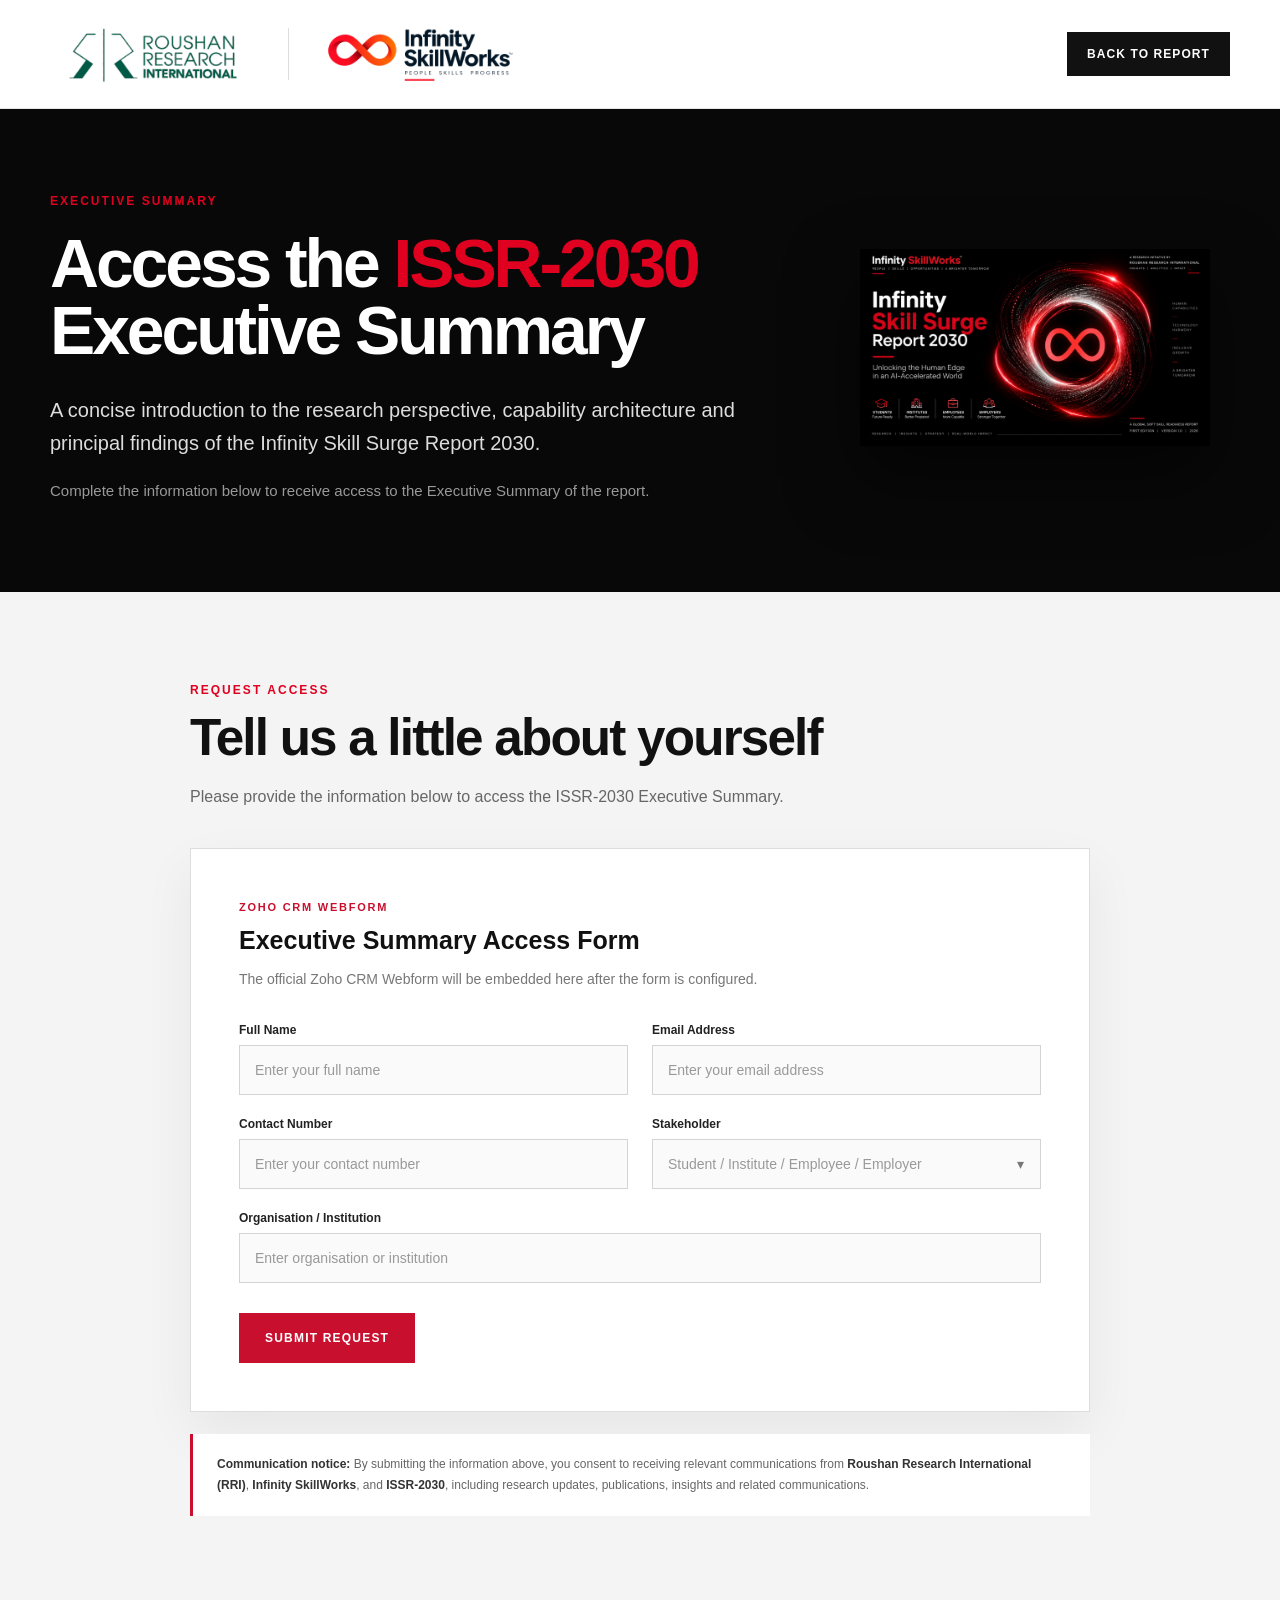
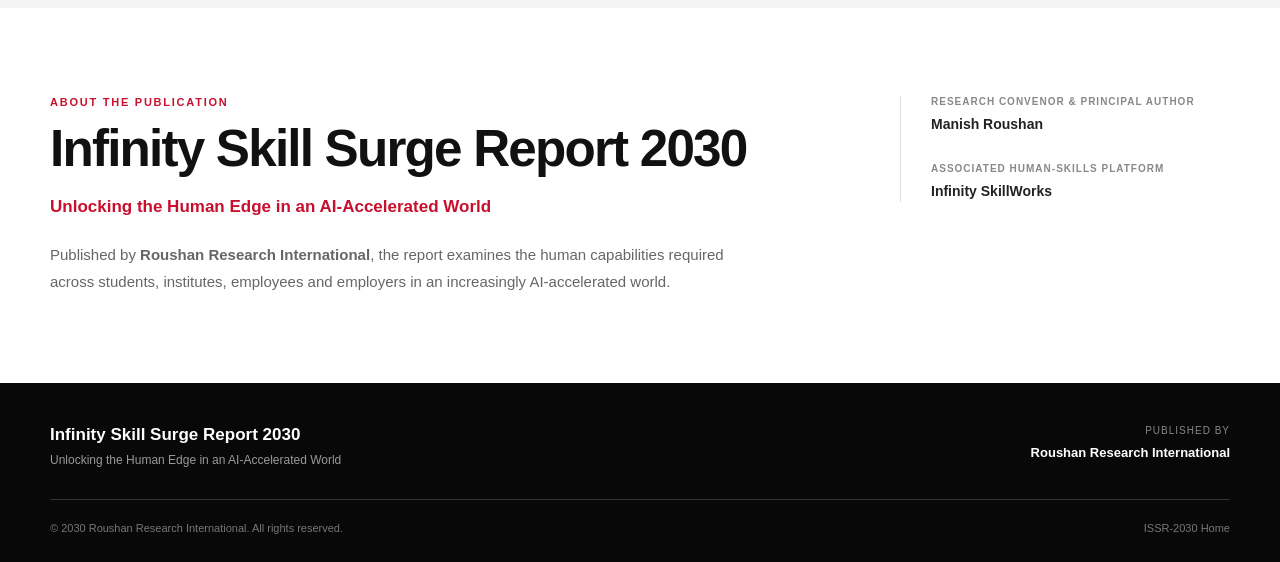
==== executive-summary-access.html @ 56e9a298 "Add files via upload" ====
<!DOCTYPE html>
<html lang="en">
<head>
    <meta charset="UTF-8">

    <meta
        name="viewport"
        content="width=device-width, initial-scale=1.0"
    >

    <title>
        Executive Summary Access | Infinity Skill Surge Report 2030
    </title>

    <meta
        name="description"
        content="Request access to the Executive Summary of the Infinity Skill Surge Report 2030."
    >

    <style>

        /* =====================================================
           ISSR-2030 EXECUTIVE SUMMARY ACCESS PAGE
           SELF-CONTAINED PAGE STYLES
           ===================================================== */

        * {
            box-sizing: border-box;
        }

        html {
            scroll-behavior: smooth;
        }

        body {
            margin: 0;
            background: #ffffff;
            color: #111111;
            font-family:
                Arial,
                Helvetica,
                sans-serif;
        }

        img {
            max-width: 100%;
            height: auto;
        }

        a {
            color: inherit;
        }

        .page-container {
            width: min(1180px, calc(100% - 64px));
            margin: 0 auto;
        }


        /* =====================================================
           HEADER
           ===================================================== */

        .access-header {
            background: #ffffff;
            border-bottom: 1px solid #e4e4e4;
        }

        .access-header-inner {
            min-height: 108px;
            display: flex;
            align-items: center;
            justify-content: space-between;
            gap: 30px;
        }

        .access-brand {
            display: flex;
            align-items: center;
            gap: 28px;
            text-decoration: none;
        }

        .access-rri-logo {
            width: 210px;
            height: auto;
            display: block;
        }

        .access-divider {
            width: 1px;
            height: 52px;
            background: #dddddd;
        }

        .access-isw-logo {
            width: 205px;
            height: auto;
            display: block;
        }

        .back-to-report {
            display: inline-flex;
            align-items: center;
            justify-content: center;
            min-height: 44px;
            padding: 0 20px;
            background: #111111;
            color: #ffffff;
            text-decoration: none;
            font-size: 12px;
            font-weight: 800;
            letter-spacing: 0.09em;
            transition: all 0.25s ease;
        }

        .back-to-report:hover {
            background: #c8102e;
        }


        /* =====================================================
           HERO
           ===================================================== */

        .access-hero {
            background: #080808;
            color: #ffffff;
            padding: 82px 0 88px;
        }

        .access-hero-inner {
            display: grid;
            grid-template-columns: minmax(0, 1fr) 390px;
            gap: 80px;
            align-items: center;
        }

        .access-eyebrow {
            display: inline-block;
            margin-bottom: 22px;
            color: #e00020;
            font-size: 12px;
            font-weight: 800;
            letter-spacing: 0.17em;
        }

        .access-hero h1 {
            margin: 0;
            max-width: 760px;
            color: #ffffff;
            font-size: clamp(44px, 5.3vw, 78px);
            line-height: 0.99;
            letter-spacing: -0.045em;
            font-weight: 800;
        }

        .access-hero h1 .red {
            color: #e00020;
        }

        .access-subtitle {
            max-width: 690px;
            margin: 30px 0 0;
            color: #dddddd;
            font-size: 20px;
            line-height: 1.65;
        }

        .access-description {
            max-width: 620px;
            margin: 18px 0 0;
            color: #999999;
            font-size: 15px;
            line-height: 1.7;
        }

        .access-cover {
            display: flex;
            justify-content: center;
            align-items: center;
        }

        .access-cover img {
            width: 100%;
            max-width: 350px;
            display: block;
            box-shadow: 0 30px 70px rgba(0, 0, 0, 0.55);
        }


        /* =====================================================
           FORM SECTION
           ===================================================== */

        .form-section {
            background: #f4f4f4;
            padding: 88px 0 92px;
        }

        .form-content {
            width: min(900px, 100%);
            margin: 0 auto;
        }

        .form-heading {
            margin-bottom: 38px;
        }

        .form-heading .access-eyebrow {
            margin-bottom: 14px;
        }

        .form-heading h2 {
            margin: 0;
            color: #111111;
            font-size: clamp(34px, 4vw, 52px);
            line-height: 1.05;
            letter-spacing: -0.035em;
        }

        .form-heading p {
            max-width: 680px;
            margin: 18px 0 0;
            color: #666666;
            font-size: 16px;
            line-height: 1.7;
        }


        /* =====================================================
           ZOHO PLACEHOLDER
           ===================================================== */

        .zoho-box {
            background: #ffffff;
            border: 1px solid #dddddd;
            padding: 48px;
            box-shadow: 0 20px 50px rgba(0, 0, 0, 0.06);
        }

        .zoho-label {
            display: inline-block;
            margin-bottom: 12px;
            color: #c8102e;
            font-size: 11px;
            font-weight: 800;
            letter-spacing: 0.16em;
        }

        .zoho-box h3 {
            margin: 0;
            color: #111111;
            font-size: 25px;
            line-height: 1.25;
        }

        .zoho-box-intro {
            margin: 12px 0 32px;
            color: #777777;
            font-size: 14px;
            line-height: 1.65;
        }


        /* =====================================================
           FORM FIELD PREVIEW
           ===================================================== */

        .field-grid {
            display: grid;
            grid-template-columns: repeat(2, minmax(0, 1fr));
            gap: 22px 24px;
        }

        .field {
            display: flex;
            flex-direction: column;
            gap: 8px;
        }

        .field.full {
            grid-column: 1 / -1;
        }

        .field label {
            color: #222222;
            font-size: 12px;
            font-weight: 700;
        }

        .fake-input {
            min-height: 50px;
            display: flex;
            align-items: center;
            padding: 0 15px;
            border: 1px solid #d4d4d4;
            background: #fafafa;
            color: #999999;
            font-size: 14px;
        }

        .fake-select {
            position: relative;
        }

        .fake-select::after {
            content: "▾";
            position: absolute;
            right: 16px;
            top: 50%;
            transform: translateY(-50%);
            color: #777777;
        }

        .submit-preview {
            display: inline-flex;
            align-items: center;
            justify-content: center;
            min-height: 50px;
            margin-top: 30px;
            padding: 0 26px;
            background: #c8102e;
            color: #ffffff;
            font-size: 12px;
            font-weight: 800;
            letter-spacing: 0.1em;
        }


        /* =====================================================
           COMMUNICATION NOTICE
           ===================================================== */

        .communication-notice {
            margin-top: 22px;
            padding: 20px 24px;
            border-left: 3px solid #c8102e;
            background: #ffffff;
        }

        .communication-notice p {
            margin: 0;
            color: #666666;
            font-size: 12px;
            line-height: 1.75;
        }

        .communication-notice strong {
            color: #333333;
        }


        /* =====================================================
           PUBLICATION INFORMATION
           ===================================================== */

        .publication-section {
            background: #ffffff;
            padding: 88px 0;
        }

        .publication-grid {
            display: grid;
            grid-template-columns: minmax(0, 1fr) 330px;
            gap: 80px;
            align-items: start;
        }

        .publication-eyebrow {
            display: block;
            margin-bottom: 14px;
            color: #c8102e;
            font-size: 11px;
            font-weight: 800;
            letter-spacing: 0.16em;
        }

        .publication-section h2 {
            margin: 0;
            color: #111111;
            font-size: clamp(34px, 4vw, 54px);
            line-height: 1.05;
            letter-spacing: -0.035em;
        }

        .publication-tagline {
            margin: 18px 0 22px;
            color: #c8102e;
            font-size: 17px;
            line-height: 1.5;
            font-weight: 600;
        }

        .publication-description {
            max-width: 720px;
            margin: 0;
            color: #666666;
            font-size: 15px;
            line-height: 1.8;
        }

        .publication-meta {
            border-left: 1px solid #dddddd;
            padding-left: 30px;
        }

        .meta-item {
            margin-bottom: 28px;
        }

        .meta-item:last-child {
            margin-bottom: 0;
        }

        .meta-item span {
            display: block;
            margin-bottom: 7px;
            color: #888888;
            font-size: 10px;
            font-weight: 800;
            letter-spacing: 0.1em;
            text-transform: uppercase;
        }

        .meta-item strong {
            display: block;
            color: #222222;
            font-size: 14px;
            line-height: 1.5;
        }


        /* =====================================================
           FOOTER
           ===================================================== */

        .access-footer {
            background: #080808;
            color: #ffffff;
            padding: 42px 0 28px;
        }

        .footer-top {
            display: flex;
            justify-content: space-between;
            gap: 40px;
            padding-bottom: 32px;
            border-bottom: 1px solid #333333;
        }

        .footer-title {
            margin: 0;
            font-size: 17px;
            font-weight: 800;
        }

        .footer-subtitle {
            margin: 8px 0 0;
            color: #999999;
            font-size: 12px;
        }

        .footer-publisher {
            text-align: right;
        }

        .footer-publisher span {
            display: block;
            margin-bottom: 7px;
            color: #888888;
            font-size: 10px;
            letter-spacing: 0.1em;
            text-transform: uppercase;
        }

        .footer-publisher strong {
            font-size: 13px;
        }

        .footer-bottom {
            display: flex;
            justify-content: space-between;
            gap: 30px;
            padding-top: 22px;
        }

        .footer-bottom p,
        .footer-bottom a {
            margin: 0;
            color: #777777;
            font-size: 11px;
            text-decoration: none;
        }

        .footer-bottom a:hover {
            color: #ffffff;
        }


        /* =====================================================
           RESPONSIVE
           ===================================================== */

        @media (max-width: 900px) {

            .page-container {
                width: min(100% - 40px, 720px);
            }

            .access-header-inner {
                min-height: 90px;
            }

            .access-rri-logo {
                width: 165px;
            }

            .access-isw-logo {
                width: 165px;
            }

            .access-brand {
                gap: 18px;
            }

            .access-hero {
                padding: 64px 0 70px;
            }

            .access-hero-inner {
                grid-template-columns: 1fr;
                gap: 48px;
            }

            .access-cover {
                justify-content: flex-start;
            }

            .access-cover img {
                max-width: 300px;
            }

            .publication-grid {
                grid-template-columns: 1fr;
                gap: 42px;
            }

            .publication-meta {
                border-left: none;
                border-top: 1px solid #dddddd;
                padding: 28px 0 0;
            }

        }


        @media (max-width: 620px) {

            .page-container {
                width: calc(100% - 32px);
            }

            .access-header-inner {
                min-height: 78px;
                gap: 12px;
            }

            .access-brand {
                gap: 12px;
            }

            .access-rri-logo {
                width: 110px;
            }

            .access-isw-logo {
                width: 120px;
            }

            .access-divider {
                height: 35px;
            }

            .back-to-report {
                min-height: 38px;
                padding: 0 10px;
                font-size: 9px;
            }

            .access-hero {
                padding: 52px 0 58px;
            }

            .access-hero h1 {
                font-size: 43px;
            }

            .access-subtitle {
                font-size: 17px;
            }

            .form-section {
                padding: 58px 0;
            }

            .zoho-box {
                padding: 28px 20px;
            }

            .field-grid {
                grid-template-columns: 1fr;
            }

            .field.full {
                grid-column: auto;
            }

            .publication-section {
                padding: 58px 0;
            }

            .footer-top,
            .footer-bottom {
                flex-direction: column;
            }

            .footer-publisher {
                text-align: left;
            }

        }

    </style>
</head>


<body>


    <!-- =====================================================
         HEADER
         ===================================================== -->

    <header class="access-header">

        <div class="page-container access-header-inner">

            <a
                href="index.html"
                class="access-brand"
                aria-label="ISSR-2030 Home"
            >

                <img
                    src="assets/RRI-Logo.png"
                    alt="Roushan Research International"
                    class="access-rri-logo"
                >

                <span class="access-divider"></span>

                <img
                    src="assets/Infinity-SkillWorks-Logo.png"
                    alt="Infinity SkillWorks"
                    class="access-isw-logo"
                >

            </a>


            <a
                href="index.html"
                class="back-to-report"
            >
                BACK TO REPORT
            </a>

        </div>

    </header>



    <!-- =====================================================
         HERO
         ===================================================== -->

    <main>

        <section class="access-hero">

            <div class="page-container access-hero-inner">

                <div>

                    <span class="access-eyebrow">
                        EXECUTIVE SUMMARY
                    </span>

                    <h1>
                        Access the
                        <span class="red">ISSR-2030</span>
                        Executive Summary
                    </h1>

                    <p class="access-subtitle">
                        A concise introduction to the research perspective,
                        capability architecture and principal findings of the
                        Infinity Skill Surge Report 2030.
                    </p>

                    <p class="access-description">
                        Complete the information below to receive access to
                        the Executive Summary of the report.
                    </p>

                </div>


                <div class="access-cover">

                    <img
                        src="assets/Infinity-Skill-Surge-Report-2030-Cover.png"
                        alt="Official Infinity Skill Surge Report 2030 publication cover"
                    >

                </div>

            </div>

        </section>



        <!-- =================================================
             FORM
             ================================================= -->

        <section class="form-section">

            <div class="page-container form-content">

                <div class="form-heading">

                    <span class="access-eyebrow">
                        REQUEST ACCESS
                    </span>

                    <h2>
                        Tell us a little about yourself
                    </h2>

                    <p>
                        Please provide the information below to access the
                        ISSR-2030 Executive Summary.
                    </p>

                </div>



                <!-- =========================================
                     ZOHO FORM PLACEHOLDER
                     ========================================= -->

                <div class="zoho-box">

                    <span class="zoho-label">
                        ZOHO CRM WEBFORM
                    </span>

                    <h3>
                        Executive Summary Access Form
                    </h3>

                    <p class="zoho-box-intro">
                        The official Zoho CRM Webform will be embedded
                        here after the form is configured.
                    </p>


                    <div class="field-grid">

                        <div class="field">

                            <label>
                                Full Name
                            </label>

                            <div class="fake-input">
                                Enter your full name
                            </div>

                        </div>


                        <div class="field">

                            <label>
                                Email Address
                            </label>

                            <div class="fake-input">
                                Enter your email address
                            </div>

                        </div>


                        <div class="field">

                            <label>
                                Contact Number
                            </label>

                            <div class="fake-input">
                                Enter your contact number
                            </div>

                        </div>


                        <div class="field">

                            <label>
                                Stakeholder
                            </label>

                            <div class="fake-input fake-select">
                                Student / Institute / Employee / Employer
                            </div>

                        </div>


                        <div class="field full">

                            <label>
                                Organisation / Institution
                            </label>

                            <div class="fake-input">
                                Enter organisation or institution
                            </div>

                        </div>

                    </div>


                    <div class="submit-preview">
                        SUBMIT REQUEST
                    </div>

                </div>



                <!-- =========================================
                     COMMUNICATION NOTICE
                     ========================================= -->

                <div class="communication-notice">

                    <p>
                        <strong>Communication notice:</strong>
                        By submitting the information above, you consent to
                        receiving relevant communications from
                        <strong>Roushan Research International (RRI)</strong>,
                        <strong>Infinity SkillWorks</strong>, and
                        <strong>ISSR-2030</strong>, including research updates,
                        publications, insights and related communications.
                    </p>

                </div>

            </div>

        </section>



        <!-- =================================================
             PUBLICATION INFORMATION
             ================================================= -->

        <section class="publication-section">

            <div class="page-container publication-grid">

                <div>

                    <span class="publication-eyebrow">
                        ABOUT THE PUBLICATION
                    </span>

                    <h2>
                        Infinity Skill Surge Report 2030
                    </h2>

                    <p class="publication-tagline">
                        Unlocking the Human Edge in an AI-Accelerated World
                    </p>

                    <p class="publication-description">
                        Published by
                        <strong>Roushan Research International</strong>,
                        the report examines the human capabilities required
                        across students, institutes, employees and employers
                        in an increasingly AI-accelerated world.
                    </p>

                </div>


                <div class="publication-meta">

                    <div class="meta-item">

                        <span>
                            Research Convenor &amp; Principal Author
                        </span>

                        <strong>
                            Manish Roushan
                        </strong>

                    </div>


                    <div class="meta-item">

                        <span>
                            Associated Human-Skills Platform
                        </span>

                        <strong>
                            Infinity SkillWorks
                        </strong>

                    </div>

                </div>

            </div>

        </section>

    </main>



    <!-- =====================================================
         FOOTER
         ===================================================== -->

    <footer class="access-footer">

        <div class="page-container">

            <div class="footer-top">

                <div>

                    <p class="footer-title">
                        Infinity Skill Surge Report 2030
                    </p>

                    <p class="footer-subtitle">
                        Unlocking the Human Edge in an AI-Accelerated World
                    </p>

                </div>


                <div class="footer-publisher">

                    <span>
                        Published by
                    </span>

                    <strong>
                        Roushan Research International
                    </strong>

                </div>

            </div>


            <div class="footer-bottom">

                <p>
                    © 2030 Roushan Research International. All rights reserved.
                </p>

                <a href="index.html">
                    ISSR-2030 Home
                </a>

            </div>

        </div>

    </footer>


</body>
</html>
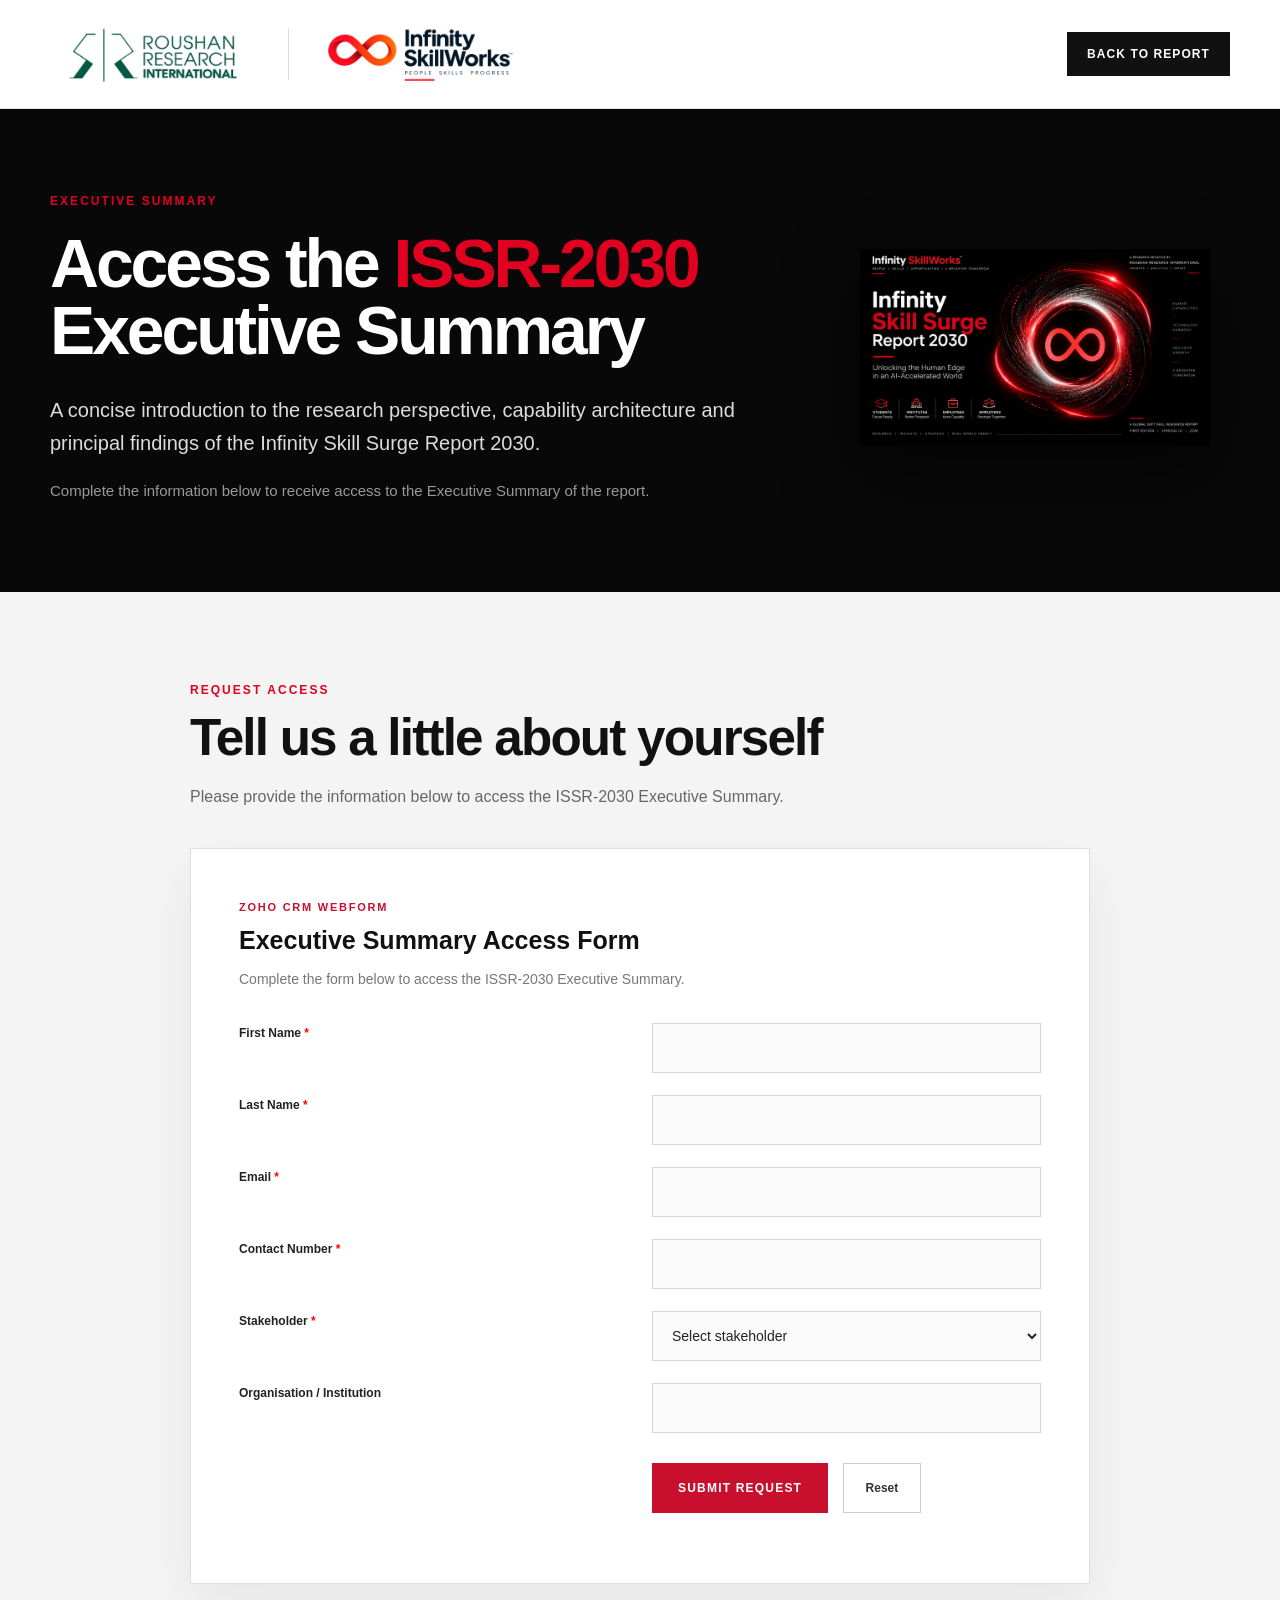
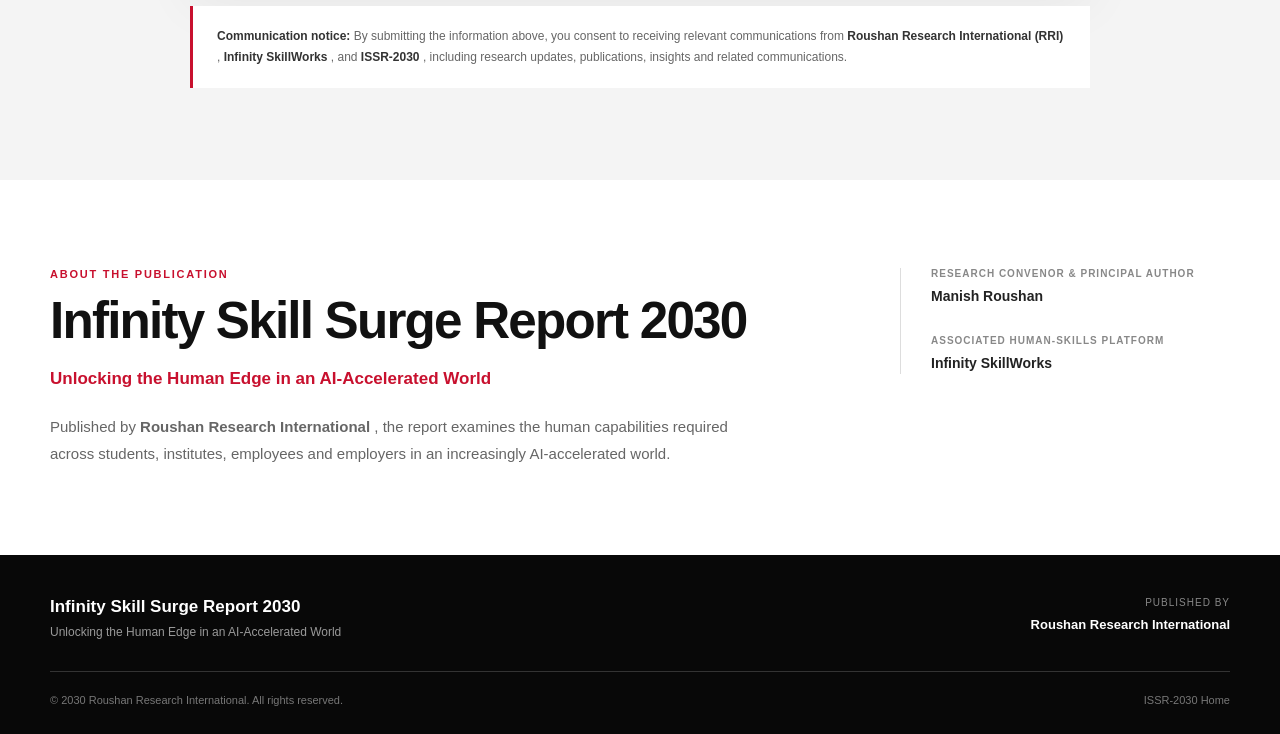
==== commit 6b7905a1: "Add files via upload" ====
--- a/executive-summary-access.html
+++ b/executive-summary-access.html
@@ -1,1009 +1,1554 @@
 <!DOCTYPE html>
 <html lang="en">
 <head>
-    <meta charset="UTF-8">
-
-    <meta
-        name="viewport"
-        content="width=device-width, initial-scale=1.0"
-    >
-
-    <title>
-        Executive Summary Access | Infinity Skill Surge Report 2030
-    </title>
-
-    <meta
-        name="description"
-        content="Request access to the Executive Summary of the Infinity Skill Surge Report 2030."
-    >
-
-    <style>
-
-        /* =====================================================
-           ISSR-2030 EXECUTIVE SUMMARY ACCESS PAGE
-           SELF-CONTAINED PAGE STYLES
-           ===================================================== */
-
-        * {
-            box-sizing: border-box;
-        }
-
-        html {
-            scroll-behavior: smooth;
-        }
-
-        body {
-            margin: 0;
-            background: #ffffff;
-            color: #111111;
-            font-family:
-                Arial,
-                Helvetica,
-                sans-serif;
-        }
-
-        img {
-            max-width: 100%;
-            height: auto;
-        }
-
-        a {
-            color: inherit;
-        }
-
-        .page-container {
-            width: min(1180px, calc(100% - 64px));
-            margin: 0 auto;
-        }
-
-
-        /* =====================================================
-           HEADER
-           ===================================================== */
-
-        .access-header {
-            background: #ffffff;
-            border-bottom: 1px solid #e4e4e4;
-        }
-
-        .access-header-inner {
-            min-height: 108px;
-            display: flex;
-            align-items: center;
-            justify-content: space-between;
-            gap: 30px;
-        }
-
-        .access-brand {
-            display: flex;
-            align-items: center;
-            gap: 28px;
-            text-decoration: none;
-        }
-
-        .access-rri-logo {
-            width: 210px;
-            height: auto;
-            display: block;
-        }
-
-        .access-divider {
-            width: 1px;
-            height: 52px;
-            background: #dddddd;
-        }
-
-        .access-isw-logo {
-            width: 205px;
-            height: auto;
-            display: block;
-        }
-
-        .back-to-report {
-            display: inline-flex;
-            align-items: center;
-            justify-content: center;
-            min-height: 44px;
-            padding: 0 20px;
-            background: #111111;
-            color: #ffffff;
-            text-decoration: none;
-            font-size: 12px;
-            font-weight: 800;
-            letter-spacing: 0.09em;
-            transition: all 0.25s ease;
-        }
-
-        .back-to-report:hover {
-            background: #c8102e;
-        }
-
-
-        /* =====================================================
-           HERO
-           ===================================================== */
-
-        .access-hero {
-            background: #080808;
-            color: #ffffff;
-            padding: 82px 0 88px;
-        }
-
-        .access-hero-inner {
-            display: grid;
-            grid-template-columns: minmax(0, 1fr) 390px;
-            gap: 80px;
-            align-items: center;
-        }
-
-        .access-eyebrow {
-            display: inline-block;
-            margin-bottom: 22px;
-            color: #e00020;
-            font-size: 12px;
-            font-weight: 800;
-            letter-spacing: 0.17em;
-        }
-
-        .access-hero h1 {
-            margin: 0;
-            max-width: 760px;
-            color: #ffffff;
-            font-size: clamp(44px, 5.3vw, 78px);
-            line-height: 0.99;
-            letter-spacing: -0.045em;
-            font-weight: 800;
-        }
-
-        .access-hero h1 .red {
-            color: #e00020;
-        }
-
-        .access-subtitle {
-            max-width: 690px;
-            margin: 30px 0 0;
-            color: #dddddd;
-            font-size: 20px;
-            line-height: 1.65;
-        }
-
-        .access-description {
-            max-width: 620px;
-            margin: 18px 0 0;
-            color: #999999;
-            font-size: 15px;
-            line-height: 1.7;
-        }
-
-        .access-cover {
-            display: flex;
-            justify-content: center;
-            align-items: center;
-        }
-
-        .access-cover img {
-            width: 100%;
-            max-width: 350px;
-            display: block;
-            box-shadow: 0 30px 70px rgba(0, 0, 0, 0.55);
-        }
-
-
-        /* =====================================================
-           FORM SECTION
-           ===================================================== */
-
-        .form-section {
-            background: #f4f4f4;
-            padding: 88px 0 92px;
-        }
-
-        .form-content {
-            width: min(900px, 100%);
-            margin: 0 auto;
-        }
-
-        .form-heading {
-            margin-bottom: 38px;
-        }
-
-        .form-heading .access-eyebrow {
-            margin-bottom: 14px;
-        }
-
-        .form-heading h2 {
-            margin: 0;
-            color: #111111;
-            font-size: clamp(34px, 4vw, 52px);
-            line-height: 1.05;
-            letter-spacing: -0.035em;
-        }
-
-        .form-heading p {
-            max-width: 680px;
-            margin: 18px 0 0;
-            color: #666666;
-            font-size: 16px;
-            line-height: 1.7;
-        }
-
-
-        /* =====================================================
-           ZOHO PLACEHOLDER
-           ===================================================== */
-
-        .zoho-box {
-            background: #ffffff;
-            border: 1px solid #dddddd;
-            padding: 48px;
-            box-shadow: 0 20px 50px rgba(0, 0, 0, 0.06);
-        }
-
-        .zoho-label {
-            display: inline-block;
-            margin-bottom: 12px;
-            color: #c8102e;
-            font-size: 11px;
-            font-weight: 800;
-            letter-spacing: 0.16em;
-        }
-
-        .zoho-box h3 {
-            margin: 0;
-            color: #111111;
-            font-size: 25px;
-            line-height: 1.25;
-        }
-
-        .zoho-box-intro {
-            margin: 12px 0 32px;
-            color: #777777;
-            font-size: 14px;
-            line-height: 1.65;
-        }
-
-
-        /* =====================================================
-           FORM FIELD PREVIEW
-           ===================================================== */
-
-        .field-grid {
-            display: grid;
-            grid-template-columns: repeat(2, minmax(0, 1fr));
-            gap: 22px 24px;
-        }
-
-        .field {
-            display: flex;
-            flex-direction: column;
-            gap: 8px;
-        }
-
-        .field.full {
-            grid-column: 1 / -1;
-        }
-
-        .field label {
-            color: #222222;
-            font-size: 12px;
-            font-weight: 700;
-        }
-
-        .fake-input {
-            min-height: 50px;
-            display: flex;
-            align-items: center;
-            padding: 0 15px;
-            border: 1px solid #d4d4d4;
-            background: #fafafa;
-            color: #999999;
-            font-size: 14px;
-        }
-
-        .fake-select {
-            position: relative;
-        }
-
-        .fake-select::after {
-            content: "▾";
-            position: absolute;
-            right: 16px;
-            top: 50%;
-            transform: translateY(-50%);
-            color: #777777;
-        }
-
-        .submit-preview {
-            display: inline-flex;
-            align-items: center;
-            justify-content: center;
-            min-height: 50px;
-            margin-top: 30px;
-            padding: 0 26px;
-            background: #c8102e;
-            color: #ffffff;
-            font-size: 12px;
-            font-weight: 800;
-            letter-spacing: 0.1em;
-        }
-
-
-        /* =====================================================
-           COMMUNICATION NOTICE
-           ===================================================== */
-
-        .communication-notice {
-            margin-top: 22px;
-            padding: 20px 24px;
-            border-left: 3px solid #c8102e;
-            background: #ffffff;
-        }
-
-        .communication-notice p {
-            margin: 0;
-            color: #666666;
-            font-size: 12px;
-            line-height: 1.75;
-        }
-
-        .communication-notice strong {
-            color: #333333;
-        }
-
-
-        /* =====================================================
-           PUBLICATION INFORMATION
-           ===================================================== */
-
-        .publication-section {
-            background: #ffffff;
-            padding: 88px 0;
-        }
-
-        .publication-grid {
-            display: grid;
-            grid-template-columns: minmax(0, 1fr) 330px;
-            gap: 80px;
-            align-items: start;
-        }
-
-        .publication-eyebrow {
-            display: block;
-            margin-bottom: 14px;
-            color: #c8102e;
-            font-size: 11px;
-            font-weight: 800;
-            letter-spacing: 0.16em;
-        }
-
-        .publication-section h2 {
-            margin: 0;
-            color: #111111;
-            font-size: clamp(34px, 4vw, 54px);
-            line-height: 1.05;
-            letter-spacing: -0.035em;
-        }
-
-        .publication-tagline {
-            margin: 18px 0 22px;
-            color: #c8102e;
-            font-size: 17px;
-            line-height: 1.5;
-            font-weight: 600;
-        }
-
-        .publication-description {
-            max-width: 720px;
-            margin: 0;
-            color: #666666;
-            font-size: 15px;
-            line-height: 1.8;
-        }
-
-        .publication-meta {
-            border-left: 1px solid #dddddd;
-            padding-left: 30px;
-        }
-
-        .meta-item {
-            margin-bottom: 28px;
-        }
-
-        .meta-item:last-child {
-            margin-bottom: 0;
-        }
-
-        .meta-item span {
-            display: block;
-            margin-bottom: 7px;
-            color: #888888;
-            font-size: 10px;
-            font-weight: 800;
-            letter-spacing: 0.1em;
-            text-transform: uppercase;
-        }
-
-        .meta-item strong {
-            display: block;
-            color: #222222;
-            font-size: 14px;
-            line-height: 1.5;
-        }
-
-
-        /* =====================================================
-           FOOTER
-           ===================================================== */
-
-        .access-footer {
-            background: #080808;
-            color: #ffffff;
-            padding: 42px 0 28px;
-        }
-
-        .footer-top {
-            display: flex;
-            justify-content: space-between;
-            gap: 40px;
-            padding-bottom: 32px;
-            border-bottom: 1px solid #333333;
-        }
-
-        .footer-title {
-            margin: 0;
-            font-size: 17px;
-            font-weight: 800;
-        }
-
-        .footer-subtitle {
-            margin: 8px 0 0;
-            color: #999999;
-            font-size: 12px;
-        }
-
-        .footer-publisher {
-            text-align: right;
-        }
-
-        .footer-publisher span {
-            display: block;
-            margin-bottom: 7px;
-            color: #888888;
-            font-size: 10px;
-            letter-spacing: 0.1em;
-            text-transform: uppercase;
-        }
-
-        .footer-publisher strong {
-            font-size: 13px;
-        }
-
-        .footer-bottom {
-            display: flex;
-            justify-content: space-between;
-            gap: 30px;
-            padding-top: 22px;
-        }
-
-        .footer-bottom p,
-        .footer-bottom a {
-            margin: 0;
-            color: #777777;
-            font-size: 11px;
-            text-decoration: none;
-        }
-
-        .footer-bottom a:hover {
-            color: #ffffff;
-        }
-
-
-        /* =====================================================
-           RESPONSIVE
-           ===================================================== */
-
-        @media (max-width: 900px) {
-
-            .page-container {
-                width: min(100% - 40px, 720px);
-            }
-
-            .access-header-inner {
-                min-height: 90px;
-            }
-
-            .access-rri-logo {
-                width: 165px;
-            }
-
-            .access-isw-logo {
-                width: 165px;
-            }
-
-            .access-brand {
-                gap: 18px;
-            }
-
-            .access-hero {
-                padding: 64px 0 70px;
-            }
-
-            .access-hero-inner {
-                grid-template-columns: 1fr;
-                gap: 48px;
-            }
-
-            .access-cover {
-                justify-content: flex-start;
-            }
-
-            .access-cover img {
-                max-width: 300px;
-            }
-
-            .publication-grid {
-                grid-template-columns: 1fr;
-                gap: 42px;
-            }
-
-            .publication-meta {
-                border-left: none;
-                border-top: 1px solid #dddddd;
-                padding: 28px 0 0;
-            }
-
-        }
-
-
-        @media (max-width: 620px) {
-
-            .page-container {
-                width: calc(100% - 32px);
-            }
-
-            .access-header-inner {
-                min-height: 78px;
-                gap: 12px;
-            }
-
-            .access-brand {
-                gap: 12px;
-            }
-
-            .access-rri-logo {
-                width: 110px;
-            }
-
-            .access-isw-logo {
-                width: 120px;
-            }
-
-            .access-divider {
-                height: 35px;
-            }
-
-            .back-to-report {
-                min-height: 38px;
-                padding: 0 10px;
-                font-size: 9px;
-            }
-
-            .access-hero {
-                padding: 52px 0 58px;
-            }
-
-            .access-hero h1 {
-                font-size: 43px;
-            }
-
-            .access-subtitle {
-                font-size: 17px;
-            }
-
-            .form-section {
-                padding: 58px 0;
-            }
-
-            .zoho-box {
-                padding: 28px 20px;
-            }
-
-            .field-grid {
-                grid-template-columns: 1fr;
-            }
-
-            .field.full {
-                grid-column: auto;
-            }
-
-            .publication-section {
-                padding: 58px 0;
-            }
-
-            .footer-top,
-            .footer-bottom {
-                flex-direction: column;
-            }
-
-            .footer-publisher {
-                text-align: left;
-            }
-
-        }
-
-    </style>
+<meta charset="UTF-8">
+<meta name="viewport" content="width=device-width, initial-scale=1.0">
+
+<title>Executive Summary Access | Infinity Skill Surge Report 2030</title>
+
+<meta name="description"
+content="Request access to the Executive Summary of the Infinity Skill Surge Report 2030.">
+
+<style>
+
+/* =========================================================
+   ISSR-2030 EXECUTIVE SUMMARY ACCESS
+   INTEGRATED ZOHO CRM WEBFORM
+   ========================================================= */
+
+* {
+    box-sizing: border-box;
+}
+
+html {
+    scroll-behavior: smooth;
+}
+
+body {
+    margin: 0;
+    background: #ffffff;
+    color: #111111;
+    font-family: Arial, Helvetica, sans-serif;
+}
+
+img {
+    max-width: 100%;
+    height: auto;
+}
+
+a {
+    color: inherit;
+}
+
+.page-container {
+    width: min(1180px, calc(100% - 64px));
+    margin: 0 auto;
+}
+
+
+/* =========================================================
+   HEADER
+   ========================================================= */
+
+.access-header {
+    background: #ffffff;
+    border-bottom: 1px solid #e4e4e4;
+}
+
+.access-header-inner {
+    min-height: 108px;
+    display: flex;
+    align-items: center;
+    justify-content: space-between;
+    gap: 30px;
+}
+
+.access-brand {
+    display: flex;
+    align-items: center;
+    gap: 28px;
+    text-decoration: none;
+}
+
+.access-rri-logo {
+    width: 210px;
+    height: auto;
+    display: block;
+}
+
+.access-divider {
+    width: 1px;
+    height: 52px;
+    background: #dddddd;
+}
+
+.access-isw-logo {
+    width: 205px;
+    height: auto;
+    display: block;
+}
+
+.back-to-report {
+    display: inline-flex;
+    align-items: center;
+    justify-content: center;
+    min-height: 44px;
+    padding: 0 20px;
+    background: #111111;
+    color: #ffffff;
+    text-decoration: none;
+    font-size: 12px;
+    font-weight: 800;
+    letter-spacing: 0.09em;
+    transition: all 0.25s ease;
+}
+
+.back-to-report:hover {
+    background: #c8102e;
+}
+
+
+/* =========================================================
+   HERO
+   ========================================================= */
+
+.access-hero {
+    background: #080808;
+    color: #ffffff;
+    padding: 82px 0 88px;
+}
+
+.access-hero-inner {
+    display: grid;
+    grid-template-columns: minmax(0, 1fr) 390px;
+    gap: 80px;
+    align-items: center;
+}
+
+.access-eyebrow {
+    display: inline-block;
+    margin-bottom: 22px;
+    color: #e00020;
+    font-size: 12px;
+    font-weight: 800;
+    letter-spacing: 0.17em;
+}
+
+.access-hero h1 {
+    margin: 0;
+    max-width: 760px;
+    color: #ffffff;
+    font-size: clamp(44px, 5.3vw, 78px);
+    line-height: 0.99;
+    letter-spacing: -0.045em;
+    font-weight: 800;
+}
+
+.access-hero h1 .red {
+    color: #e00020;
+}
+
+.access-subtitle {
+    max-width: 690px;
+    margin: 30px 0 0;
+    color: #dddddd;
+    font-size: 20px;
+    line-height: 1.65;
+}
+
+.access-description {
+    max-width: 620px;
+    margin: 18px 0 0;
+    color: #999999;
+    font-size: 15px;
+    line-height: 1.7;
+}
+
+.access-cover {
+    display: flex;
+    justify-content: center;
+    align-items: center;
+}
+
+.access-cover img {
+    width: 100%;
+    max-width: 350px;
+    display: block;
+    box-shadow: 0 30px 70px rgba(0,0,0,0.55);
+}
+
+
+/* =========================================================
+   FORM SECTION
+   ========================================================= */
+
+.form-section {
+    background: #f4f4f4;
+    padding: 88px 0 92px;
+}
+
+.form-content {
+    width: min(900px, 100%);
+    margin: 0 auto;
+}
+
+.form-heading {
+    margin-bottom: 38px;
+}
+
+.form-heading .access-eyebrow {
+    margin-bottom: 14px;
+}
+
+.form-heading h2 {
+    margin: 0;
+    color: #111111;
+    font-size: clamp(34px, 4vw, 52px);
+    line-height: 1.05;
+    letter-spacing: -0.035em;
+}
+
+.form-heading p {
+    max-width: 680px;
+    margin: 18px 0 0;
+    color: #666666;
+    font-size: 16px;
+    line-height: 1.7;
+}
+
+
+/* =========================================================
+   ZOHO FORM CONTAINER
+   ========================================================= */
+
+.zoho-box {
+    background: #ffffff;
+    border: 1px solid #dddddd;
+    padding: 48px;
+    box-shadow: 0 20px 50px rgba(0,0,0,0.06);
+}
+
+.zoho-label {
+    display: inline-block;
+    margin-bottom: 12px;
+    color: #c8102e;
+    font-size: 11px;
+    font-weight: 800;
+    letter-spacing: 0.16em;
+}
+
+.zoho-box h3 {
+    margin: 0;
+    color: #111111;
+    font-size: 25px;
+    line-height: 1.25;
+}
+
+.zoho-box-intro {
+    margin: 12px 0 32px;
+    color: #777777;
+    font-size: 14px;
+    line-height: 1.65;
+}
+
+
+/* =========================================================
+   ZOHO CRM LIVE FORM
+   ========================================================= */
+
+#crmWebToEntityForm {
+    width: 100%;
+    margin: 0 auto;
+    background: transparent;
+    color: #111111;
+}
+
+#crmWebToEntityForm form {
+    width: 100%;
+}
+
+#crmWebToEntityForm .zcwf_row {
+    display: grid;
+    grid-template-columns: 1fr 1fr;
+    gap: 22px 24px;
+    margin: 0 0 22px;
+}
+
+#crmWebToEntityForm .zcwf_col_lab {
+    width: auto;
+    float: none;
+    padding: 0;
+    margin: 0 0 8px;
+    min-height: 0;
+}
+
+#crmWebToEntityForm .zcwf_col_lab label {
+    color: #222222;
+    font-size: 12px;
+    font-weight: 700;
+    line-height: 1.4;
+}
+
+#crmWebToEntityForm .zcwf_col_fld {
+    width: auto;
+    float: none;
+    padding: 0;
+    margin: 0;
+    position: relative;
+}
+
+#crmWebToEntityForm .zcwf_col_fld input[type="text"],
+#crmWebToEntityForm .zcwf_col_fld select {
+    width: 100%;
+    min-height: 50px;
+    padding: 0 15px;
+    border: 1px solid #d4d4d4 !important;
+    border-radius: 0;
+    background: #fafafa;
+    color: #222222;
+    font-family: Arial, Helvetica, sans-serif;
+    font-size: 14px;
+    outline: none;
+}
+
+#crmWebToEntityForm .zcwf_col_fld select {
+    padding-right: 12px;
+}
+
+#crmWebToEntityForm .zcwf_col_fld input[type="text"]:focus,
+#crmWebToEntityForm .zcwf_col_fld select:focus {
+    border-color: #c8102e !important;
+    background: #ffffff;
+    box-shadow: 0 0 0 2px rgba(200,16,46,0.08);
+}
+
+#crmWebToEntityForm .zcwf_col_help {
+    display: none;
+}
+
+#crmWebToEntityForm .zcwf_row:after,
+#crmWebToEntityForm .zcwf_col_fld:after {
+    display: none;
+}
+
+
+/* SUBMIT BUTTON */
+
+#crmWebToEntityForm .formsubmit.zcwf_button {
+    min-height: 50px;
+    margin: 8px 10px 0 0;
+    padding: 0 26px;
+    border: 0 !important;
+    border-radius: 0;
+    background: #c8102e !important;
+    color: #ffffff !important;
+    font-size: 12px;
+    font-weight: 800;
+    letter-spacing: 0.1em;
+    cursor: pointer;
+    max-width: none;
+    overflow: visible;
+    white-space: normal;
+}
+
+#crmWebToEntityForm .formsubmit.zcwf_button:hover {
+    background: #a90d27 !important;
+}
+
+
+/* RESET BUTTON */
+
+#crmWebToEntityForm input[type="reset"].zcwf_button {
+    min-height: 50px;
+    margin: 8px 0 0;
+    padding: 0 22px;
+    border: 1px solid #cccccc;
+    border-radius: 0;
+    background: #ffffff;
+    color: #333333;
+    font-size: 12px;
+    font-weight: 700;
+    cursor: pointer;
+}
+
+#crmWebToEntityForm input[type="reset"].zcwf_button:hover {
+    background: #f1f1f1;
+}
+
+
+/* =========================================================
+   COMMUNICATION NOTICE
+   ========================================================= */
+
+.communication-notice {
+    margin-top: 22px;
+    padding: 20px 24px;
+    border-left: 3px solid #c8102e;
+    background: #ffffff;
+}
+
+.communication-notice p {
+    margin: 0;
+    color: #666666;
+    font-size: 12px;
+    line-height: 1.75;
+}
+
+.communication-notice strong {
+    color: #333333;
+}
+
+
+/* =========================================================
+   PUBLICATION INFORMATION
+   ========================================================= */
+
+.publication-section {
+    background: #ffffff;
+    padding: 88px 0;
+}
+
+.publication-grid {
+    display: grid;
+    grid-template-columns: minmax(0,1fr) 330px;
+    gap: 80px;
+    align-items: start;
+}
+
+.publication-eyebrow {
+    display: block;
+    margin-bottom: 14px;
+    color: #c8102e;
+    font-size: 11px;
+    font-weight: 800;
+    letter-spacing: 0.16em;
+}
+
+.publication-section h2 {
+    margin: 0;
+    color: #111111;
+    font-size: clamp(34px,4vw,54px);
+    line-height: 1.05;
+    letter-spacing: -0.035em;
+}
+
+.publication-tagline {
+    margin: 18px 0 22px;
+    color: #c8102e;
+    font-size: 17px;
+    line-height: 1.5;
+    font-weight: 600;
+}
+
+.publication-description {
+    max-width: 720px;
+    margin: 0;
+    color: #666666;
+    font-size: 15px;
+    line-height: 1.8;
+}
+
+.publication-meta {
+    border-left: 1px solid #dddddd;
+    padding-left: 30px;
+}
+
+.meta-item {
+    margin-bottom: 28px;
+}
+
+.meta-item:last-child {
+    margin-bottom: 0;
+}
+
+.meta-item span {
+    display: block;
+    margin-bottom: 7px;
+    color: #888888;
+    font-size: 10px;
+    font-weight: 800;
+    letter-spacing: 0.1em;
+    text-transform: uppercase;
+}
+
+.meta-item strong {
+    display: block;
+    color: #222222;
+    font-size: 14px;
+    line-height: 1.5;
+}
+
+
+/* =========================================================
+   FOOTER
+   ========================================================= */
+
+.access-footer {
+    background: #080808;
+    color: #ffffff;
+    padding: 42px 0 28px;
+}
+
+.footer-top {
+    display: flex;
+    justify-content: space-between;
+    gap: 40px;
+    padding-bottom: 32px;
+    border-bottom: 1px solid #333333;
+}
+
+.footer-title {
+    margin: 0;
+    font-size: 17px;
+    font-weight: 800;
+}
+
+.footer-subtitle {
+    margin: 8px 0 0;
+    color: #999999;
+    font-size: 12px;
+}
+
+.footer-publisher {
+    text-align: right;
+}
+
+.footer-publisher span {
+    display: block;
+    margin-bottom: 7px;
+    color: #888888;
+    font-size: 10px;
+    letter-spacing: 0.1em;
+    text-transform: uppercase;
+}
+
+.footer-publisher strong {
+    font-size: 13px;
+}
+
+.footer-bottom {
+    display: flex;
+    justify-content: space-between;
+    gap: 30px;
+    padding-top: 22px;
+}
+
+.footer-bottom p,
+.footer-bottom a {
+    margin: 0;
+    color: #777777;
+    font-size: 11px;
+    text-decoration: none;
+}
+
+.footer-bottom a:hover {
+    color: #ffffff;
+}
+
+
+/* =========================================================
+   RESPONSIVE
+   ========================================================= */
+
+@media (max-width: 900px) {
+
+    .page-container {
+        width: min(100% - 40px, 720px);
+    }
+
+    .access-header-inner {
+        min-height: 90px;
+    }
+
+    .access-rri-logo,
+    .access-isw-logo {
+        width: 165px;
+    }
+
+    .access-brand {
+        gap: 18px;
+    }
+
+    .access-hero {
+        padding: 64px 0 70px;
+    }
+
+    .access-hero-inner {
+        grid-template-columns: 1fr;
+        gap: 48px;
+    }
+
+    .access-cover {
+        justify-content: flex-start;
+    }
+
+    .access-cover img {
+        max-width: 300px;
+    }
+
+    .publication-grid {
+        grid-template-columns: 1fr;
+        gap: 42px;
+    }
+
+    .publication-meta {
+        border-left: none;
+        border-top: 1px solid #dddddd;
+        padding: 28px 0 0;
+    }
+}
+
+
+@media (max-width: 620px) {
+
+    .page-container {
+        width: calc(100% - 32px);
+    }
+
+    .access-header-inner {
+        min-height: 78px;
+        gap: 12px;
+    }
+
+    .access-brand {
+        gap: 12px;
+    }
+
+    .access-rri-logo {
+        width: 110px;
+    }
+
+    .access-isw-logo {
+        width: 120px;
+    }
+
+    .access-divider {
+        height: 35px;
+    }
+
+    .back-to-report {
+        min-height: 38px;
+        padding: 0 10px;
+        font-size: 9px;
+    }
+
+    .access-hero {
+        padding: 52px 0 58px;
+    }
+
+    .access-hero h1 {
+        font-size: 43px;
+    }
+
+    .access-subtitle {
+        font-size: 17px;
+    }
+
+    .form-section {
+        padding: 58px 0;
+    }
+
+    .zoho-box {
+        padding: 28px 20px;
+    }
+
+    #crmWebToEntityForm .zcwf_row {
+        grid-template-columns: 1fr;
+        gap: 0;
+        margin-bottom: 18px;
+    }
+
+    .publication-section {
+        padding: 58px 0;
+    }
+
+    .footer-top,
+    .footer-bottom {
+        flex-direction: column;
+    }
+
+    .footer-publisher {
+        text-align: left;
+    }
+}
+
+</style>
 </head>
 
 
 <body>
 
 
-    <!-- =====================================================
-         HEADER
-         ===================================================== -->
-
-    <header class="access-header">
-
-        <div class="page-container access-header-inner">
-
-            <a
-                href="index.html"
-                class="access-brand"
-                aria-label="ISSR-2030 Home"
+<!-- =====================================================
+     HEADER
+     ===================================================== -->
+
+<header class="access-header">
+
+    <div class="page-container access-header-inner">
+
+        <a
+            href="index.html"
+            class="access-brand"
+            aria-label="ISSR-2030 Home"
+        >
+
+            <img
+                src="assets/RRI-Logo.png"
+                alt="Roushan Research International"
+                class="access-rri-logo"
             >
 
-                <img
-                    src="assets/RRI-Logo.png"
-                    alt="Roushan Research International"
-                    class="access-rri-logo"
+            <span class="access-divider"></span>
+
+            <img
+                src="assets/Infinity-SkillWorks-Logo.png"
+                alt="Infinity SkillWorks"
+                class="access-isw-logo"
+            >
+
+        </a>
+
+
+        <a
+            href="index.html"
+            class="back-to-report"
+        >
+            BACK TO REPORT
+        </a>
+
+    </div>
+
+</header>
+
+
+<main>
+
+
+<!-- =====================================================
+     HERO
+     ===================================================== -->
+
+<section class="access-hero">
+
+    <div class="page-container access-hero-inner">
+
+        <div>
+
+            <span class="access-eyebrow">
+                EXECUTIVE SUMMARY
+            </span>
+
+            <h1>
+                Access the
+                <span class="red">ISSR-2030</span>
+                Executive Summary
+            </h1>
+
+            <p class="access-subtitle">
+                A concise introduction to the research perspective,
+                capability architecture and principal findings of the
+                Infinity Skill Surge Report 2030.
+            </p>
+
+            <p class="access-description">
+                Complete the information below to receive access to
+                the Executive Summary of the report.
+            </p>
+
+        </div>
+
+
+        <div class="access-cover">
+
+            <img
+                src="assets/Infinity-Skill-Surge-Report-2030-Cover.png"
+                alt="Official Infinity Skill Surge Report 2030 publication cover"
+            >
+
+        </div>
+
+    </div>
+
+</section>
+
+
+<!-- =====================================================
+     FORM
+     ===================================================== -->
+
+<section class="form-section">
+
+    <div class="page-container form-content">
+
+
+        <div class="form-heading">
+
+            <span class="access-eyebrow">
+                REQUEST ACCESS
+            </span>
+
+            <h2>
+                Tell us a little about yourself
+            </h2>
+
+            <p>
+                Please provide the information below to access the
+                ISSR-2030 Executive Summary.
+            </p>
+
+        </div>
+
+
+        <!-- =================================================
+             LIVE ZOHO CRM WEBFORM
+             ================================================= -->
+
+        <div class="zoho-box">
+
+            <span class="zoho-label">
+                ZOHO CRM WEBFORM
+            </span>
+
+            <h3>
+                Executive Summary Access Form
+            </h3>
+
+            <p class="zoho-box-intro">
+                Complete the form below to access the ISSR-2030
+                Executive Summary.
+            </p>
+
+
+            <div
+                id="crmWebToEntityForm"
+                class="zcwf_lblLeft crmWebToEntityForm"
+            >
+
+                <meta
+                    name="viewport"
+                    content="width=device-width, initial-scale=1.0"
                 >
 
-                <span class="access-divider"></span>
-
-                <img
-                    src="assets/Infinity-SkillWorks-Logo.png"
-                    alt="Infinity SkillWorks"
-                    class="access-isw-logo"
+                <meta
+                    http-equiv="content-type"
+                    content="text/html;charset=UTF-8"
                 >
 
-            </a>
-
-
-            <a
-                href="index.html"
-                class="back-to-report"
-            >
-                BACK TO REPORT
-            </a>
-
-        </div>
-
-    </header>
-
-
-
-    <!-- =====================================================
-         HERO
-         ===================================================== -->
-
-    <main>
-
-        <section class="access-hero">
-
-            <div class="page-container access-hero-inner">
-
-                <div>
-
-                    <span class="access-eyebrow">
-                        EXECUTIVE SUMMARY
-                    </span>
-
-                    <h1>
-                        Access the
-                        <span class="red">ISSR-2030</span>
-                        Executive Summary
-                    </h1>
-
-                    <p class="access-subtitle">
-                        A concise introduction to the research perspective,
-                        capability architecture and principal findings of the
-                        Infinity Skill Surge Report 2030.
-                    </p>
-
-                    <p class="access-description">
-                        Complete the information below to receive access to
-                        the Executive Summary of the report.
-                    </p>
-
-                </div>
-
-
-                <div class="access-cover">
-
-                    <img
-                        src="assets/Infinity-Skill-Surge-Report-2030-Cover.png"
-                        alt="Official Infinity Skill Surge Report 2030 publication cover"
+
+                <form
+                    id="webform1358351000000467595"
+                    action="https://crm.zoho.in/crm/WebToLeadForm"
+                    name="WebToLeads1358351000000467595"
+                    method="POST"
+                    onSubmit='javascript:document.charset="UTF-8"; return checkMandatory1358351000000467595()'
+                    accept-charset="UTF-8"
+                >
+
+
+                    <!-- DO NOT REMOVE -->
+
+                    <input
+                        type="text"
+                        style="display:none;"
+                        name="xnQsjsdp"
+                        value="ed4839fb23f93872fd3a1be8add6d34e8c202f4a96eace19b4f51f338186df66"
                     >
 
-                </div>
-
-            </div>
-
-        </section>
-
-
-
-        <!-- =================================================
-             FORM
-             ================================================= -->
-
-        <section class="form-section">
-
-            <div class="page-container form-content">
-
-                <div class="form-heading">
-
-                    <span class="access-eyebrow">
-                        REQUEST ACCESS
-                    </span>
-
-                    <h2>
-                        Tell us a little about yourself
-                    </h2>
-
-                    <p>
-                        Please provide the information below to access the
-                        ISSR-2030 Executive Summary.
-                    </p>
-
-                </div>
-
-
-
-                <!-- =========================================
-                     ZOHO FORM PLACEHOLDER
-                     ========================================= -->
-
-                <div class="zoho-box">
-
-                    <span class="zoho-label">
-                        ZOHO CRM WEBFORM
-                    </span>
-
-                    <h3>
-                        Executive Summary Access Form
-                    </h3>
-
-                    <p class="zoho-box-intro">
-                        The official Zoho CRM Webform will be embedded
-                        here after the form is configured.
-                    </p>
-
-
-                    <div class="field-grid">
-
-                        <div class="field">
-
-                            <label>
-                                Full Name
+                    <input
+                        type="hidden"
+                        name="zc_gad"
+                        id="zc_gad"
+                        value=""
+                    >
+
+                    <input
+                        type="text"
+                        style="display:none;"
+                        name="xmIwtLD"
+                        value="d597c21bde0a5a524eb07c9b7025b21ab299cf62f58d662f01a435877c27ac534fc27e3eb2c5aa481f43963e2f02ae56"
+                    >
+
+                    <input
+                        type="text"
+                        style="display:none;"
+                        name="actionType"
+                        value="TGVhZHM="
+                    >
+
+                    <input
+                        type="text"
+                        style="display:none;"
+                        name="returnURL"
+                        value="https://rezmatic.github.io/ISSR/executive-summary-success.html"
+                    >
+
+
+                    <!-- FIRST NAME -->
+
+                    <div class="zcwf_row">
+
+                        <div class="zcwf_col_lab">
+
+                            <label for="First_Name">
+                                First Name
+                                <span style="color:red;">*</span>
                             </label>
 
-                            <div class="fake-input">
-                                Enter your full name
-                            </div>
-
                         </div>
 
-
-                        <div class="field">
-
-                            <label>
-                                Email Address
+                        <div class="zcwf_col_fld">
+
+                            <input
+                                type="text"
+                                id="First_Name"
+                                aria-required="true"
+                                aria-label="First Name"
+                                name="First Name"
+                                maxlength="40"
+                            >
+
+                        </div>
+
+                    </div>
+
+
+                    <!-- LAST NAME -->
+
+                    <div class="zcwf_row">
+
+                        <div class="zcwf_col_lab">
+
+                            <label for="Last_Name">
+                                Last Name
+                                <span style="color:red;">*</span>
                             </label>
 
-                            <div class="fake-input">
-                                Enter your email address
-                            </div>
-
                         </div>
 
-
-                        <div class="field">
-
-                            <label>
+                        <div class="zcwf_col_fld">
+
+                            <input
+                                type="text"
+                                id="Last_Name"
+                                aria-required="true"
+                                aria-label="Last Name"
+                                name="Last Name"
+                                maxlength="80"
+                            >
+
+                        </div>
+
+                    </div>
+
+
+                    <!-- EMAIL -->
+
+                    <div class="zcwf_row">
+
+                        <div class="zcwf_col_lab">
+
+                            <label for="Email">
+                                Email
+                                <span style="color:red;">*</span>
+                            </label>
+
+                        </div>
+
+                        <div class="zcwf_col_fld">
+
+                            <input
+                                type="text"
+                                ftype="email"
+                                autocomplete="false"
+                                id="Email"
+                                aria-required="true"
+                                aria-label="Email"
+                                name="Email"
+                                maxlength="100"
+                            >
+
+                        </div>
+
+                    </div>
+
+
+                    <!-- PHONE -->
+
+                    <div class="zcwf_row">
+
+                        <div class="zcwf_col_lab">
+
+                            <label for="Phone">
                                 Contact Number
+                                <span style="color:red;">*</span>
                             </label>
 
-                            <div class="fake-input">
-                                Enter your contact number
-                            </div>
-
                         </div>
 
-
-                        <div class="field">
-
-                            <label>
+                        <div class="zcwf_col_fld">
+
+                            <input
+                                type="text"
+                                id="Phone"
+                                aria-required="true"
+                                aria-label="Contact Number"
+                                name="Phone"
+                                maxlength="30"
+                            >
+
+                        </div>
+
+                    </div>
+
+
+                    <!-- STAKEHOLDER -->
+
+                    <div class="zcwf_row">
+
+                        <div class="zcwf_col_lab">
+
+                            <label for="LEADCF1">
                                 Stakeholder
+                                <span style="color:red;">*</span>
                             </label>
 
-                            <div class="fake-input fake-select">
-                                Student / Institute / Employee / Employer
-                            </div>
-
                         </div>
 
-
-                        <div class="field full">
-
-                            <label>
+                        <div class="zcwf_col_fld">
+
+                            <select
+                                id="LEADCF1"
+                                name="LEADCF1"
+                                aria-required="true"
+                                aria-label="Stakeholder"
+                                onChange="addAriaSelected1358351000000467595()"
+                            >
+
+                                <option value="-None-">
+                                    Select stakeholder
+                                </option>
+
+                                <option value="Student">
+                                    Student
+                                </option>
+
+                                <option value="Institute">
+                                    Institute
+                                </option>
+
+                                <option value="Employee">
+                                    Employee
+                                </option>
+
+                                <option value="Employer">
+                                    Employer
+                                </option>
+
+                            </select>
+
+                        </div>
+
+                    </div>
+
+
+                    <!-- ORGANISATION -->
+
+                    <div class="zcwf_row">
+
+                        <div class="zcwf_col_lab">
+
+                            <label for="Company">
                                 Organisation / Institution
                             </label>
 
-                            <div class="fake-input">
-                                Enter organisation or institution
-                            </div>
-
                         </div>
 
+                        <div class="zcwf_col_fld">
+
+                            <input
+                                type="text"
+                                id="Company"
+                                aria-required="false"
+                                aria-label="Organisation / Institution"
+                                name="Company"
+                                maxlength="200"
+                            >
+
+                        </div>
+
                     </div>
 
 
-                    <div class="submit-preview">
-                        SUBMIT REQUEST
+                    <!-- HONEYPOT -->
+
+                    <input
+                        type="text"
+                        style="display:none;"
+                        name="aG9uZXlwb3Q"
+                        value=""
+                    >
+
+
+                    <!-- SUBMIT -->
+
+                    <div class="zcwf_row">
+
+                        <div class="zcwf_col_lab">
+                        </div>
+
+                        <div class="zcwf_col_fld">
+
+                            <input
+                                type="submit"
+                                id="formsubmit"
+                                role="button"
+                                class="formsubmit zcwf_button"
+                                value="SUBMIT REQUEST"
+                                aria-label="Submit Request"
+                                title="Submit Request"
+                            >
+
+                            <input
+                                type="reset"
+                                class="zcwf_button"
+                                role="button"
+                                name="reset"
+                                value="Reset"
+                                aria-label="Reset"
+                                title="Reset"
+                            >
+
+                        </div>
+
                     </div>
 
-                </div>
-
-
-
-                <!-- =========================================
-                     COMMUNICATION NOTICE
-                     ========================================= -->
-
-                <div class="communication-notice">
-
-                    <p>
-                        <strong>Communication notice:</strong>
-                        By submitting the information above, you consent to
-                        receiving relevant communications from
-                        <strong>Roushan Research International (RRI)</strong>,
-                        <strong>Infinity SkillWorks</strong>, and
-                        <strong>ISSR-2030</strong>, including research updates,
-                        publications, insights and related communications.
-                    </p>
-
-                </div>
+
+                    <!-- =================================================
+                         ZOHO VALIDATION
+                         ================================================= -->
+
+                    <script>
+
+                    function addAriaSelected1358351000000467595() {
+
+                        var optionElem = event.target;
+
+                        var previousSelectedOption =
+                            optionElem.querySelector(
+                                '[aria-selected=true]'
+                            );
+
+                        if (previousSelectedOption) {
+
+                            previousSelectedOption
+                                .removeAttribute('aria-selected');
+
+                        }
+
+                        optionElem
+                            .querySelectorAll('option')
+                            [optionElem.selectedIndex]
+                            .ariaSelected = 'true';
+
+                    }
+
+
+                    function validateEmail1358351000000467595() {
+
+                        var form =
+                            document.forms[
+                                'WebToLeads1358351000000467595'
+                            ];
+
+                        var emailFld =
+                            form.querySelectorAll('[ftype=email]');
+
+                        var i;
+
+                        for (i = 0; i < emailFld.length; i++) {
+
+                            var emailVal =
+                                emailFld[i].value;
+
+                            if (
+                                emailVal
+                                    .replace(/^\s+|\s+$/g, '')
+                                    .length != 0
+                            ) {
+
+                                var atpos =
+                                    emailVal.indexOf('@');
+
+                                var dotpos =
+                                    emailVal.lastIndexOf('.');
+
+                                if (
+                                    atpos < 1 ||
+                                    dotpos < atpos + 2 ||
+                                    dotpos + 2 >= emailVal.length
+                                ) {
+
+                                    alert(
+                                        'Please enter a valid email address.'
+                                    );
+
+                                    emailFld[i].focus();
+
+                                    return false;
+
+                                }
+
+                            }
+
+                        }
+
+                        return true;
+
+                    }
+
+
+                    function checkMandatory1358351000000467595() {
+
+                        var mndFileds =
+                            new Array(
+                                'First Name',
+                                'Last Name',
+                                'Email',
+                                'Phone',
+                                'LEADCF1'
+                            );
+
+                        var fldLangVal =
+                            new Array(
+                                'First Name',
+                                'Last Name',
+                                'Email',
+                                'Contact Number',
+                                'Stakeholder'
+                            );
+
+
+                        for (
+                            i = 0;
+                            i < mndFileds.length;
+                            i++
+                        ) {
+
+                            var fieldObj =
+                                document.forms[
+                                    'WebToLeads1358351000000467595'
+                                ][mndFileds[i]];
+
+
+                            if (fieldObj) {
+
+                                if (
+                                    (
+                                        fieldObj.value
+                                            .replace(
+                                                /^\s+|\s+$/g,
+                                                ''
+                                            )
+                                    ).length == 0
+                                ) {
+
+                                    alert(
+                                        fldLangVal[i]
+                                        + ' cannot be empty.'
+                                    );
+
+                                    fieldObj.focus();
+
+                                    return false;
+
+                                }
+
+
+                                else if (
+                                    fieldObj.nodeName == 'SELECT'
+                                ) {
+
+                                    if (
+                                        fieldObj.options[
+                                            fieldObj.selectedIndex
+                                        ].value == '-None-'
+                                    ) {
+
+                                        alert(
+                                            fldLangVal[i]
+                                            + ' cannot be none.'
+                                        );
+
+                                        fieldObj.focus();
+
+                                        return false;
+
+                                    }
+
+                                }
+
+                            }
+
+                        }
+
+
+                        if (
+                            !validateEmail1358351000000467595()
+                        ) {
+
+                            return false;
+
+                        }
+
+
+                        var urlparams =
+                            new URLSearchParams(
+                                window.location.search
+                            );
+
+
+                        if (
+                            urlparams.has('service') &&
+                            (
+                                urlparams.get('service')
+                                === 'smarturl'
+                            )
+                        ) {
+
+                            var webform =
+                                document.getElementById(
+                                    'webform1358351000000467595'
+                                );
+
+                            var service =
+                                urlparams.get('service');
+
+                            var smarturlfield =
+                                document.createElement('input');
+
+                            smarturlfield.setAttribute(
+                                'type',
+                                'hidden'
+                            );
+
+                            smarturlfield.setAttribute(
+                                'value',
+                                service
+                            );
+
+                            smarturlfield.setAttribute(
+                                'name',
+                                'service'
+                            );
+
+                            webform.appendChild(
+                                smarturlfield
+                            );
+
+                        }
+
+
+                        document
+                            .querySelector(
+                                '#crmWebToEntityForm .formsubmit'
+                            )
+                            .setAttribute(
+                                'disabled',
+                                true
+                            );
+
+
+                        return true;
+
+                    }
+
+                    </script>
+
+
+                    <!-- =================================================
+                         ZOHO ANALYTICS
+                         ================================================= -->
+
+                    <script
+                        id="wf_anal"
+                        src="https://crm.zohopublic.in/crm/WebFormAnalyticsServeServlet?rid=[base64]&tw=a06541d1014202dcf3864939f02e947ad25e8973b7514487d63f6346fe186f60&version=v2"
+                    >
+                    </script>
+
+
+                </form>
 
             </div>
 
-        </section>
-
+        </div>
 
 
         <!-- =================================================
-             PUBLICATION INFORMATION
+             COMMUNICATION NOTICE
              ================================================= -->
 
-        <section class="publication-section">
-
-            <div class="page-container publication-grid">
-
-                <div>
-
-                    <span class="publication-eyebrow">
-                        ABOUT THE PUBLICATION
-                    </span>
-
-                    <h2>
-                        Infinity Skill Surge Report 2030
-                    </h2>
-
-                    <p class="publication-tagline">
-                        Unlocking the Human Edge in an AI-Accelerated World
-                    </p>
-
-                    <p class="publication-description">
-                        Published by
-                        <strong>Roushan Research International</strong>,
-                        the report examines the human capabilities required
-                        across students, institutes, employees and employers
-                        in an increasingly AI-accelerated world.
-                    </p>
-
-                </div>
-
-
-                <div class="publication-meta">
-
-                    <div class="meta-item">
-
-                        <span>
-                            Research Convenor &amp; Principal Author
-                        </span>
-
-                        <strong>
-                            Manish Roushan
-                        </strong>
-
-                    </div>
-
-
-                    <div class="meta-item">
-
-                        <span>
-                            Associated Human-Skills Platform
-                        </span>
-
-                        <strong>
-                            Infinity SkillWorks
-                        </strong>
-
-                    </div>
-
-                </div>
+        <div class="communication-notice">
+
+            <p>
+
+                <strong>
+                    Communication notice:
+                </strong>
+
+                By submitting the information above, you consent to
+                receiving relevant communications from
+                <strong>
+                    Roushan Research International (RRI)
+                </strong>,
+                <strong>
+                    Infinity SkillWorks
+                </strong>,
+                and
+                <strong>
+                    ISSR-2030
+                </strong>,
+                including research updates, publications,
+                insights and related communications.
+
+            </p>
+
+        </div>
+
+
+    </div>
+
+</section>
+
+
+<!-- =====================================================
+     PUBLICATION INFORMATION
+     ===================================================== -->
+
+<section class="publication-section">
+
+    <div class="page-container publication-grid">
+
+        <div>
+
+            <span class="publication-eyebrow">
+                ABOUT THE PUBLICATION
+            </span>
+
+            <h2>
+                Infinity Skill Surge Report 2030
+            </h2>
+
+            <p class="publication-tagline">
+                Unlocking the Human Edge in an AI-Accelerated World
+            </p>
+
+            <p class="publication-description">
+
+                Published by
+                <strong>
+                    Roushan Research International
+                </strong>,
+                the report examines the human capabilities required
+                across students, institutes, employees and employers
+                in an increasingly AI-accelerated world.
+
+            </p>
+
+        </div>
+
+
+        <div class="publication-meta">
+
+            <div class="meta-item">
+
+                <span>
+                    Research Convenor &amp; Principal Author
+                </span>
+
+                <strong>
+                    Manish Roushan
+                </strong>
 
             </div>
 
-        </section>
-
-    </main>
-
-
-
-    <!-- =====================================================
-         FOOTER
-         ===================================================== -->
-
-    <footer class="access-footer">
-
-        <div class="page-container">
-
-            <div class="footer-top">
-
-                <div>
-
-                    <p class="footer-title">
-                        Infinity Skill Surge Report 2030
-                    </p>
-
-                    <p class="footer-subtitle">
-                        Unlocking the Human Edge in an AI-Accelerated World
-                    </p>
-
-                </div>
-
-
-                <div class="footer-publisher">
-
-                    <span>
-                        Published by
-                    </span>
-
-                    <strong>
-                        Roushan Research International
-                    </strong>
-
-                </div>
+
+            <div class="meta-item">
+
+                <span>
+                    Associated Human-Skills Platform
+                </span>
+
+                <strong>
+                    Infinity SkillWorks
+                </strong>
 
             </div>
 
-
-            <div class="footer-bottom">
-
-                <p>
-                    © 2030 Roushan Research International. All rights reserved.
+        </div>
+
+    </div>
+
+</section>
+
+
+</main>
+
+
+<!-- =====================================================
+     FOOTER
+     ===================================================== -->
+
+<footer class="access-footer">
+
+    <div class="page-container">
+
+        <div class="footer-top">
+
+            <div>
+
+                <p class="footer-title">
+                    Infinity Skill Surge Report 2030
                 </p>
 
-                <a href="index.html">
-                    ISSR-2030 Home
-                </a>
+                <p class="footer-subtitle">
+                    Unlocking the Human Edge in an AI-Accelerated World
+                </p>
 
             </div>
 
+
+            <div class="footer-publisher">
+
+                <span>
+                    Published by
+                </span>
+
+                <strong>
+                    Roushan Research International
+                </strong>
+
+            </div>
+
         </div>
 
-    </footer>
+
+        <div class="footer-bottom">
+
+            <p>
+                © 2030 Roushan Research International.
+                All rights reserved.
+            </p>
+
+            <a href="index.html">
+                ISSR-2030 Home
+            </a>
+
+        </div>
+
+    </div>
+
+</footer>
 
 
 </body>
